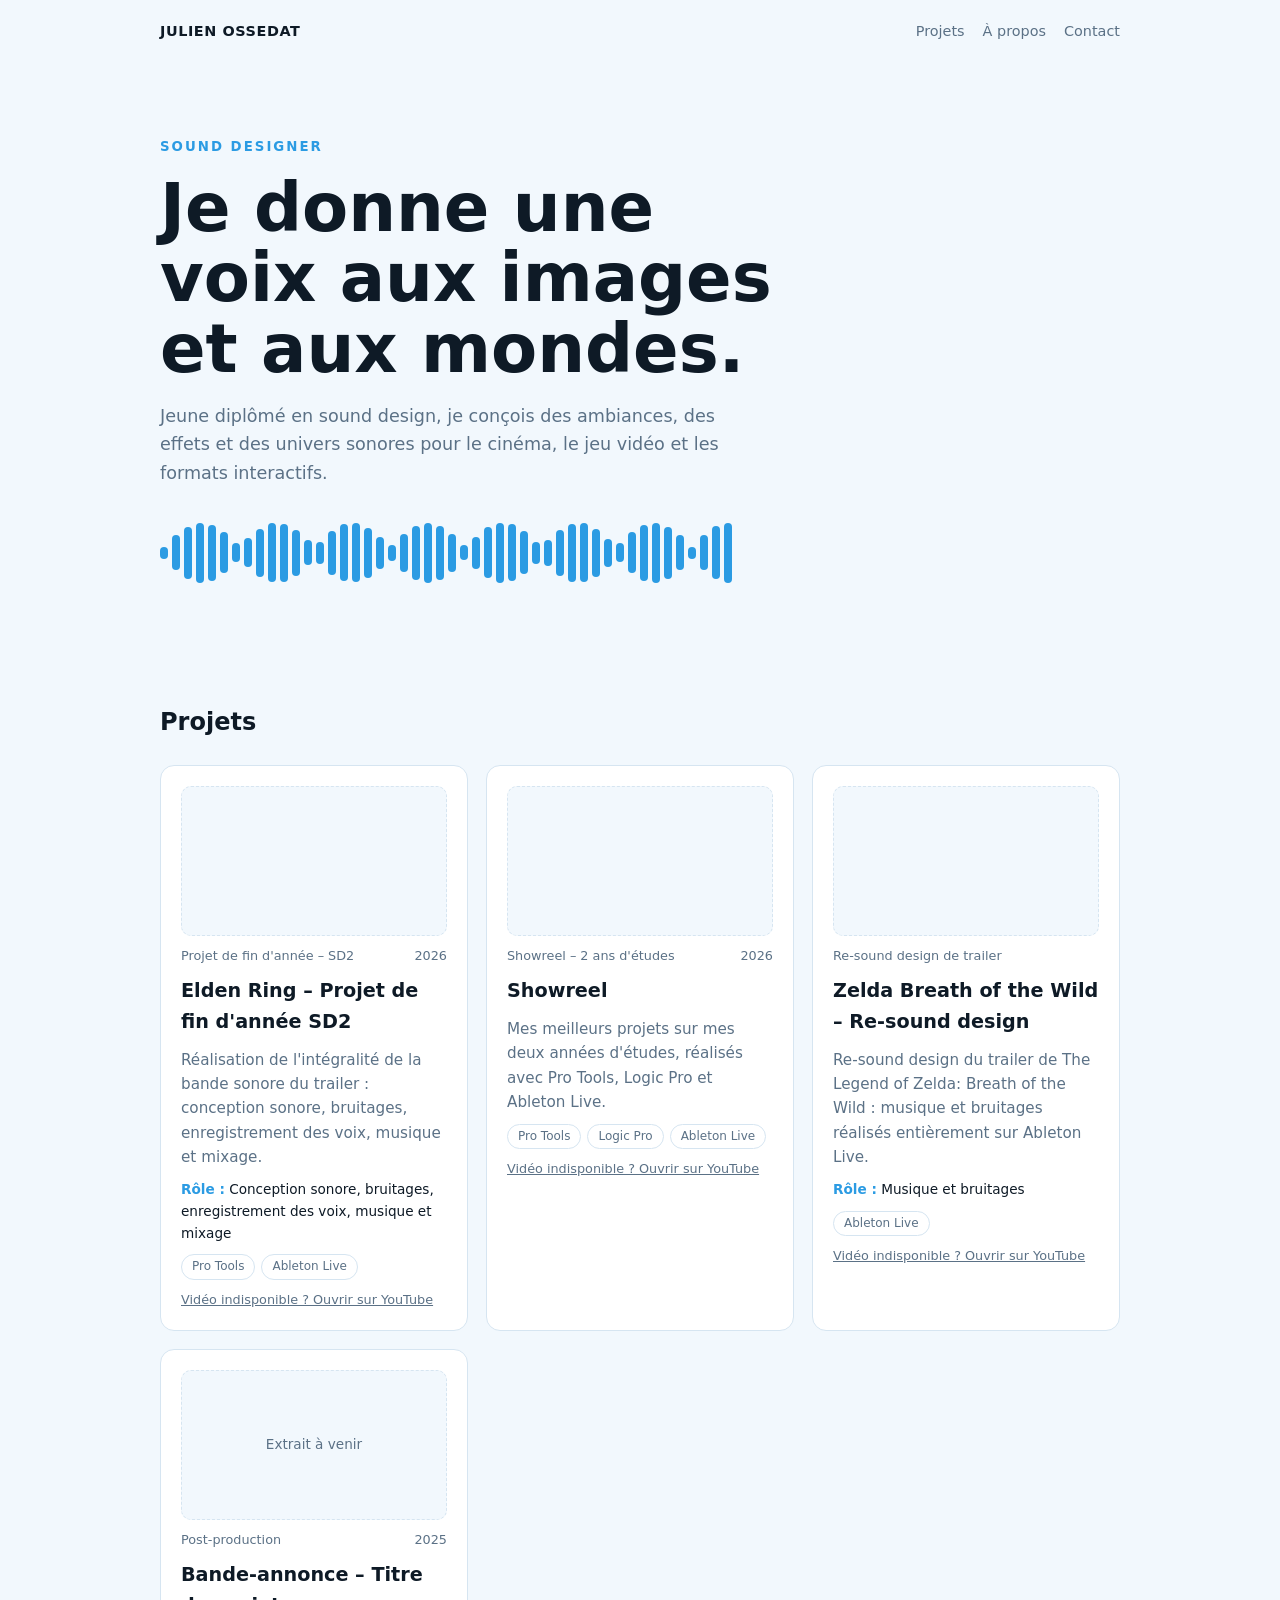
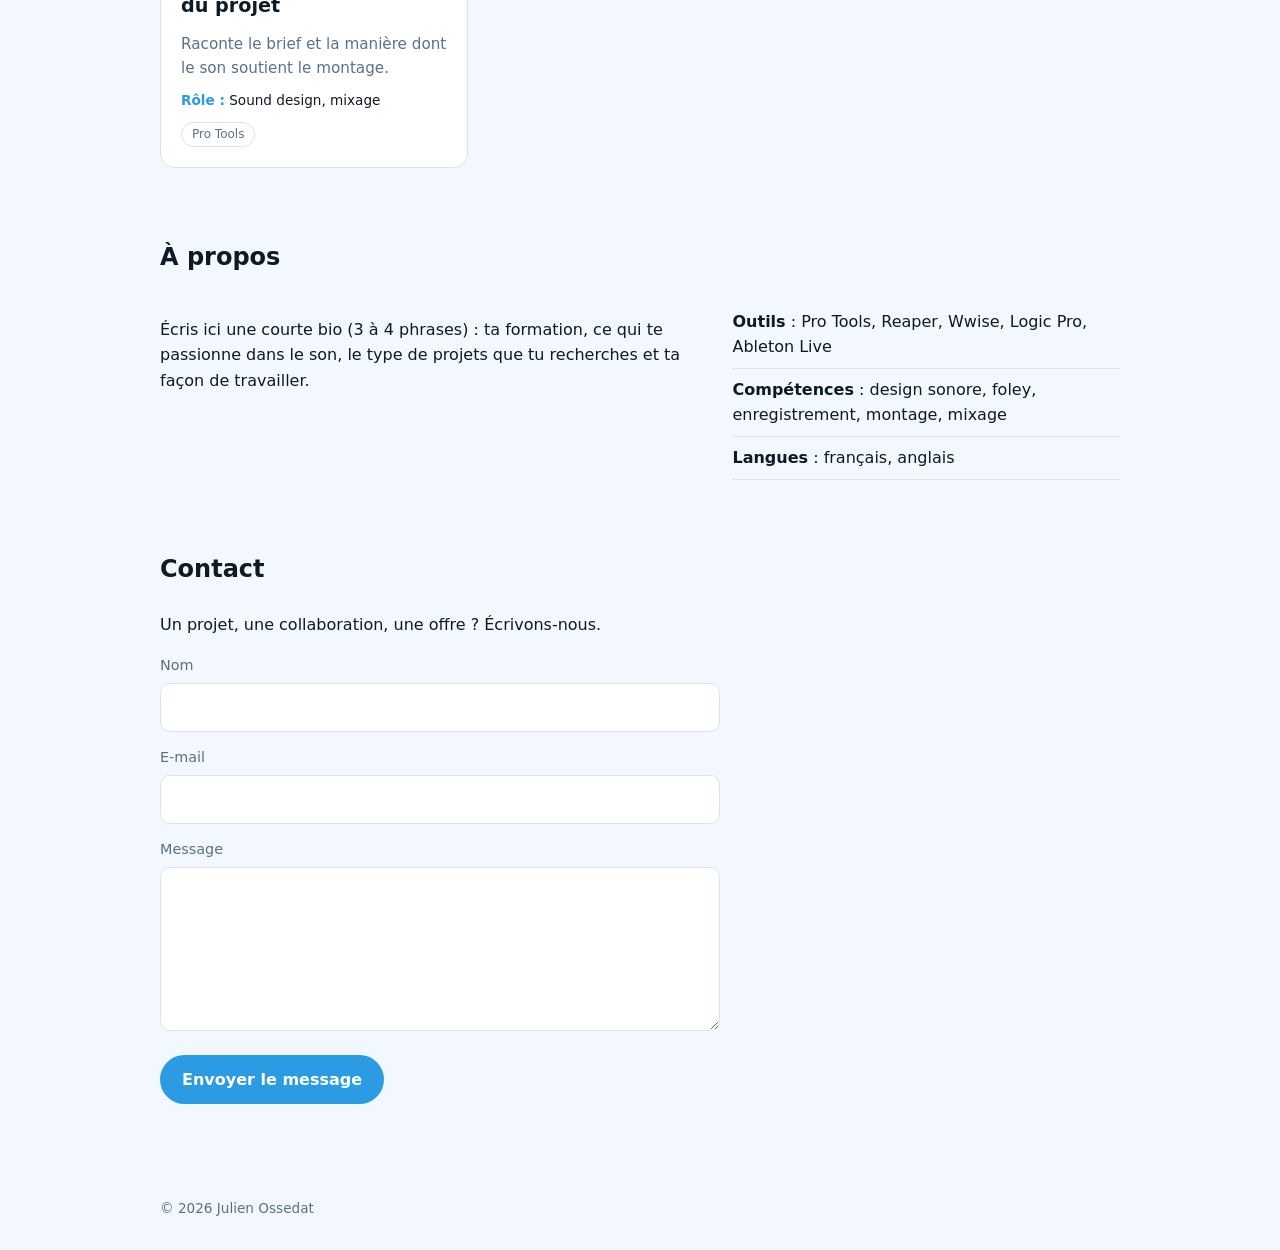
==== index.html @ 6a1e7a75 "Add files via upload" ====
<!DOCTYPE html>
<html lang="fr">
<head>
<meta charset="utf-8">
<meta name="viewport" content="width=device-width, initial-scale=1, viewport-fit=cover">
<title>Portfolio – Sound Designer</title>
<style>
:root{--bg:#f2f8fd;--fg:#0e1a26;--mut:#5b7186;--card:#fff;--line:#d6e5f1;--acc:#2b9be3;--on:#fff;box-sizing:border-box;padding-top:env(safe-area-inset-top,0px);padding-bottom:env(safe-area-inset-bottom,0px)}
@media (prefers-color-scheme:dark){:root:not([data-theme="light"]){--bg:#0a121b;--fg:#eaf3fb;--mut:#8ea4b8;--card:#111c28;--line:#1f3042;--acc:#5cc4ff;--on:#06222f}}
:root[data-theme="dark"]{--bg:#0a121b;--fg:#eaf3fb;--mut:#8ea4b8;--card:#111c28;--line:#1f3042;--acc:#5cc4ff;--on:#06222f}
html{scroll-padding-top:env(safe-area-inset-top,0px);scroll-behavior:smooth}
*{box-sizing:border-box}
body{margin:0;background:var(--bg);color:var(--fg);font-family:Inter,system-ui,-apple-system,"Segoe UI",sans-serif;line-height:1.6}
.w{max-width:1000px;margin:0 auto;padding:0 20px}
nav{display:flex;justify-content:space-between;align-items:center;padding:20px 0;font-size:.9rem}
nav a{color:var(--mut);text-decoration:none;margin-left:18px}nav a:hover{color:var(--fg)}
nav b{letter-spacing:.04em}
.hero{padding:70px 0 50px}
.hero small{color:var(--acc);letter-spacing:.15em;text-transform:uppercase;font-weight:600}
.hero h1{font-size:clamp(2.2rem,7vw,4.2rem);line-height:1.05;margin:14px 0 18px;max-width:14ch}
.hero p{color:var(--mut);max-width:52ch;font-size:1.1rem}
.wave{display:flex;align-items:center;gap:4px;height:60px;margin-top:36px}
.wave i{flex:1;max-width:8px;background:var(--acc);border-radius:4px;animation:p 1.6s ease-in-out infinite}
@keyframes p{0%,100%{transform:scaleY(.25)}50%{transform:scaleY(1)}}
@media (prefers-reduced-motion:reduce){.wave i{animation:none}}
h2{font-size:1.5rem;margin:70px 0 24px}
.grid{display:grid;grid-template-columns:repeat(auto-fill,minmax(290px,1fr));gap:18px}
.card{background:var(--card);border:1px solid var(--line);border-radius:14px;padding:20px;display:flex;flex-direction:column;gap:10px}
.card .t{display:flex;justify-content:space-between;gap:10px;font-size:.8rem;color:var(--mut)}
.card h3{margin:0;font-size:1.2rem}
.card p{margin:0;color:var(--mut);font-size:.95rem}
.media{aspect-ratio:16/9;border-radius:10px;background:var(--bg);border:1px dashed var(--line);display:flex;align-items:center;justify-content:center;color:var(--mut);font-size:.85rem;overflow:hidden}
.media video,.media audio{width:100%;height:100%}
.media a{color:var(--acc);font-weight:600;text-decoration:none}
.media iframe{width:100%;height:100%;border:0}
.alt{font-size:.8rem;color:var(--mut)}
form{display:grid;gap:14px;max-width:560px}
label{display:grid;gap:6px;font-size:.9rem;color:var(--mut)}
input,textarea{font:inherit;color:var(--fg);background:var(--card);border:1px solid var(--line);border-radius:10px;padding:12px 14px;width:100%}
input:focus,textarea:focus{outline:2px solid var(--acc);outline-offset:1px}
button.btn{border:0;cursor:pointer;font:inherit;font-weight:600;justify-self:start}
button.btn:disabled{opacity:.6;cursor:wait}
#cs{margin:0;font-size:.9rem;color:var(--mut)}
.card{transition:box-shadow .3s,border-color .3s}
.card.big{grid-column:1/-1;border-color:var(--acc);box-shadow:0 12px 40px rgba(0,0,0,.25)}
.card.big h3{font-size:1.6rem}
.tags{display:flex;flex-wrap:wrap;gap:6px}
.tags span{font-size:.75rem;border:1px solid var(--line);border-radius:99px;padding:2px 10px;color:var(--mut)}
.role{font-size:.85rem}.role b{color:var(--acc)}
.about{display:grid;grid-template-columns:1.4fr 1fr;gap:30px}
@media (max-width:700px){.about{grid-template-columns:1fr}}
.about ul{list-style:none;padding:0;margin:0}
.about li{padding:8px 0;border-bottom:1px solid var(--line)}
.btn{display:inline-block;background:var(--acc);color:var(--on);padding:12px 22px;border-radius:99px;text-decoration:none;font-weight:600;margin-top:10px}
footer{margin:80px 0 30px;color:var(--mut);font-size:.85rem}
</style>
</head>
<body>
<div class="w">
<nav><b>JULIEN OSSEDAT</b><div><a href="#projets">Projets</a><a href="#apropos">À propos</a><a href="#contact">Contact</a></div></nav>

<header class="hero">
<small>Sound Designer</small>
<h1>Je donne une voix aux images et aux mondes.</h1>
<p>Jeune diplômé en sound design, je conçois des ambiances, des effets et des univers sonores pour le cinéma, le jeu vidéo et les formats interactifs.</p>
<div class="wave" id="wave" aria-hidden="true"></div>
</header>

<section id="projets">
<h2>Projets</h2>
<div class="grid" id="grid"></div>
</section>

<section id="apropos">
<h2>À propos</h2>
<div class="about">
<p>Écris ici une courte bio (3 à 4 phrases) : ta formation, ce qui te passionne dans le son, le type de projets que tu recherches et ta façon de travailler.</p>
<ul>
<li><b>Outils</b> : Pro Tools, Reaper, Wwise, Logic Pro, Ableton Live</li>
<li><b>Compétences</b> : design sonore, foley, enregistrement, montage, mixage</li>
<li><b>Langues</b> : français, anglais</li>
</ul>
</div>
</section>

<section id="contact">
<h2>Contact</h2>
<p>Un projet, une collaboration, une offre ? Écrivons-nous.</p>
<form id="cf" action="https://formsubmit.co/julien.ossedat1@gmail.com" method="POST">
<input type="hidden" name="_subject" value="Nouveau message depuis ton portfolio">
<input type="hidden" name="_template" value="table">
<input type="text" name="_honey" style="display:none" tabindex="-1" autocomplete="off">
<label>Nom<input type="text" name="name" required autocomplete="name"></label>
<label>E-mail<input type="email" name="email" required autocomplete="email"></label>
<label>Message<textarea name="message" rows="6" required></textarea></label>
<button class="btn" type="submit">Envoyer le message</button>
<p id="cs" role="status"></p>
</form>
</section>

<footer>© 2026 Julien Ossedat</footer>
</div>

<script>
/* ===== À PERSONNALISER : modifie cette liste =====
   video : lien direct vers un fichier .mp4 (optionnel)
   audio : lien direct vers un fichier .mp3 (optionnel) */
var projets=[
{titre:"Elden Ring – Projet de fin d'année SD2",annee:2026,type:"Projet de fin d'année – SD2",role:"Conception sonore, bruitages, enregistrement des voix, musique et mixage",outils:["Pro Tools","Ableton Live"],desc:"Réalisation de l'intégralité de la bande sonore du trailer : conception sonore, bruitages, enregistrement des voix, musique et mixage.",video:"",audio:"",yt:"B4JBr_fjJRc",lien:"https://youtu.be/B4JBr_fjJRc"},
{titre:"Showreel",annee:2026,type:"Showreel – 2 ans d'études",role:"",outils:["Pro Tools","Logic Pro","Ableton Live"],desc:"Mes meilleurs projets sur mes deux années d'études, réalisés avec Pro Tools, Logic Pro et Ableton Live.",video:"",audio:"",yt:"7nwa87700N4",lien:"https://youtu.be/7nwa87700N4"},
{titre:"Zelda Breath of the Wild – Re-sound design",annee:"",type:"Re-sound design de trailer",role:"Musique et bruitages",outils:["Ableton Live"],desc:"Re-sound design du trailer de The Legend of Zelda: Breath of the Wild : musique et bruitages réalisés entièrement sur Ableton Live.",video:"",audio:"",yt:"vGkxLuCszTE",lien:"https://youtu.be/vGkxLuCszTE"},
{titre:"Bande-annonce – Titre du projet",annee:2025,type:"Post-production",role:"Sound design, mixage",outils:["Pro Tools"],desc:"Raconte le brief et la manière dont le son soutient le montage.",video:"",audio:""}
];
var g=document.getElementById("grid");
projets.forEach(function(p){
var c=document.createElement("article");c.className="card";
var m=p.yt?'<iframe src="https://www.youtube.com/embed/'+p.yt+'?enablejsapi=1&playsinline=1" title="Lecteur vidéo" allow="encrypted-media; picture-in-picture; fullscreen" allowfullscreen loading="lazy"></iframe>':p.lien?'<a href="'+p.lien+'" target="_blank" rel="noopener">▶ Voir le trailer</a>':p.video?'<video controls preload="metadata" src="'+p.video+'"></video>':p.audio?'<audio controls preload="none" src="'+p.audio+'"></audio>':'Extrait à venir';
c.innerHTML='<div class="media">'+m+'</div><div class="t"><span>'+p.type+'</span><span>'+p.annee+'</span></div><h3></h3><p></p><div class="role"><b>Rôle :</b> <span></span></div><div class="tags"></div>';
c.querySelector("h3").textContent=p.titre;
c.querySelector("p").textContent=p.desc;
if(p.role){c.querySelector(".role span").textContent=p.role}else{c.querySelector(".role").remove()}
var t=c.querySelector(".tags");
p.outils.forEach(function(o){var s=document.createElement("span");s.textContent=o;t.appendChild(s)});
if(p.yt&&p.lien){var a=document.createElement("a");a.className="alt";a.href=p.lien;a.target="_blank";a.rel="noopener";a.textContent="Vidéo indisponible ? Ouvrir sur YouTube";c.appendChild(a)}
g.appendChild(c);
});
var players=[];
window.onYouTubeIframeAPIReady=function(){
document.querySelectorAll(".card iframe").forEach(function(f){
var card=f.closest(".card");
var pl=new YT.Player(f,{events:{onStateChange:function(e){
if(e.data===1){
players.forEach(function(o){if(o.p!==pl&&o.p.pauseVideo){o.p.pauseVideo()}});
document.querySelectorAll(".card.big").forEach(function(x){if(x!==card){x.classList.remove("big")}});
card.classList.add("big");
setTimeout(function(){card.scrollIntoView({behavior:"smooth",block:"center"})},200);
}else if(e.data===2||e.data===0){
setTimeout(function(){if(e.data===0||pl.getPlayerState()!==1){card.classList.remove("big");if(!document.querySelector(".card.big")){setTimeout(function(){document.getElementById("projets").scrollIntoView({behavior:"smooth",block:"start"})},350)}}},400);
}
}}});
players.push({p:pl,c:card});
});
};
if(document.querySelector(".card iframe")){var ys=document.createElement("script");ys.src="https://www.youtube.com/iframe_api";document.head.appendChild(ys)}
var cf=document.getElementById("cf");
if(cf){cf.addEventListener("submit",function(ev){
ev.preventDefault();
var st=document.getElementById("cs"),bt=cf.querySelector("button");
if(cf.elements["_honey"].value){return}
bt.disabled=true;st.textContent="Envoi en cours…";
fetch("https://formsubmit.co/ajax/julien.ossedat1@gmail.com",{method:"POST",headers:{"Content-Type":"application/json",Accept:"application/json"},body:JSON.stringify({name:cf.elements["name"].value,email:cf.elements["email"].value,message:cf.elements["message"].value,_subject:"Nouveau message depuis ton portfolio",_template:"table"})})
.then(function(r){return r.json()})
.then(function(d){if(d&&(d.success===true||d.success==="true")){cf.reset();st.textContent="Merci ! Ton message a bien été envoyé."}else{throw new Error()}})
.catch(function(){st.textContent="L'envoi a échoué. Réessaie ou écris-moi directement à julien.ossedat1@gmail.com."})
.finally(function(){bt.disabled=false});
})}
var w=document.getElementById("wave");
for(var i=0;i<48;i++){var b=document.createElement("i");b.style.height=(20+Math.abs(Math.sin(i*.5))*80)+"%";b.style.animationDelay=(i*.06)+"s";w.appendChild(b)}
</script>
</body>
</html>
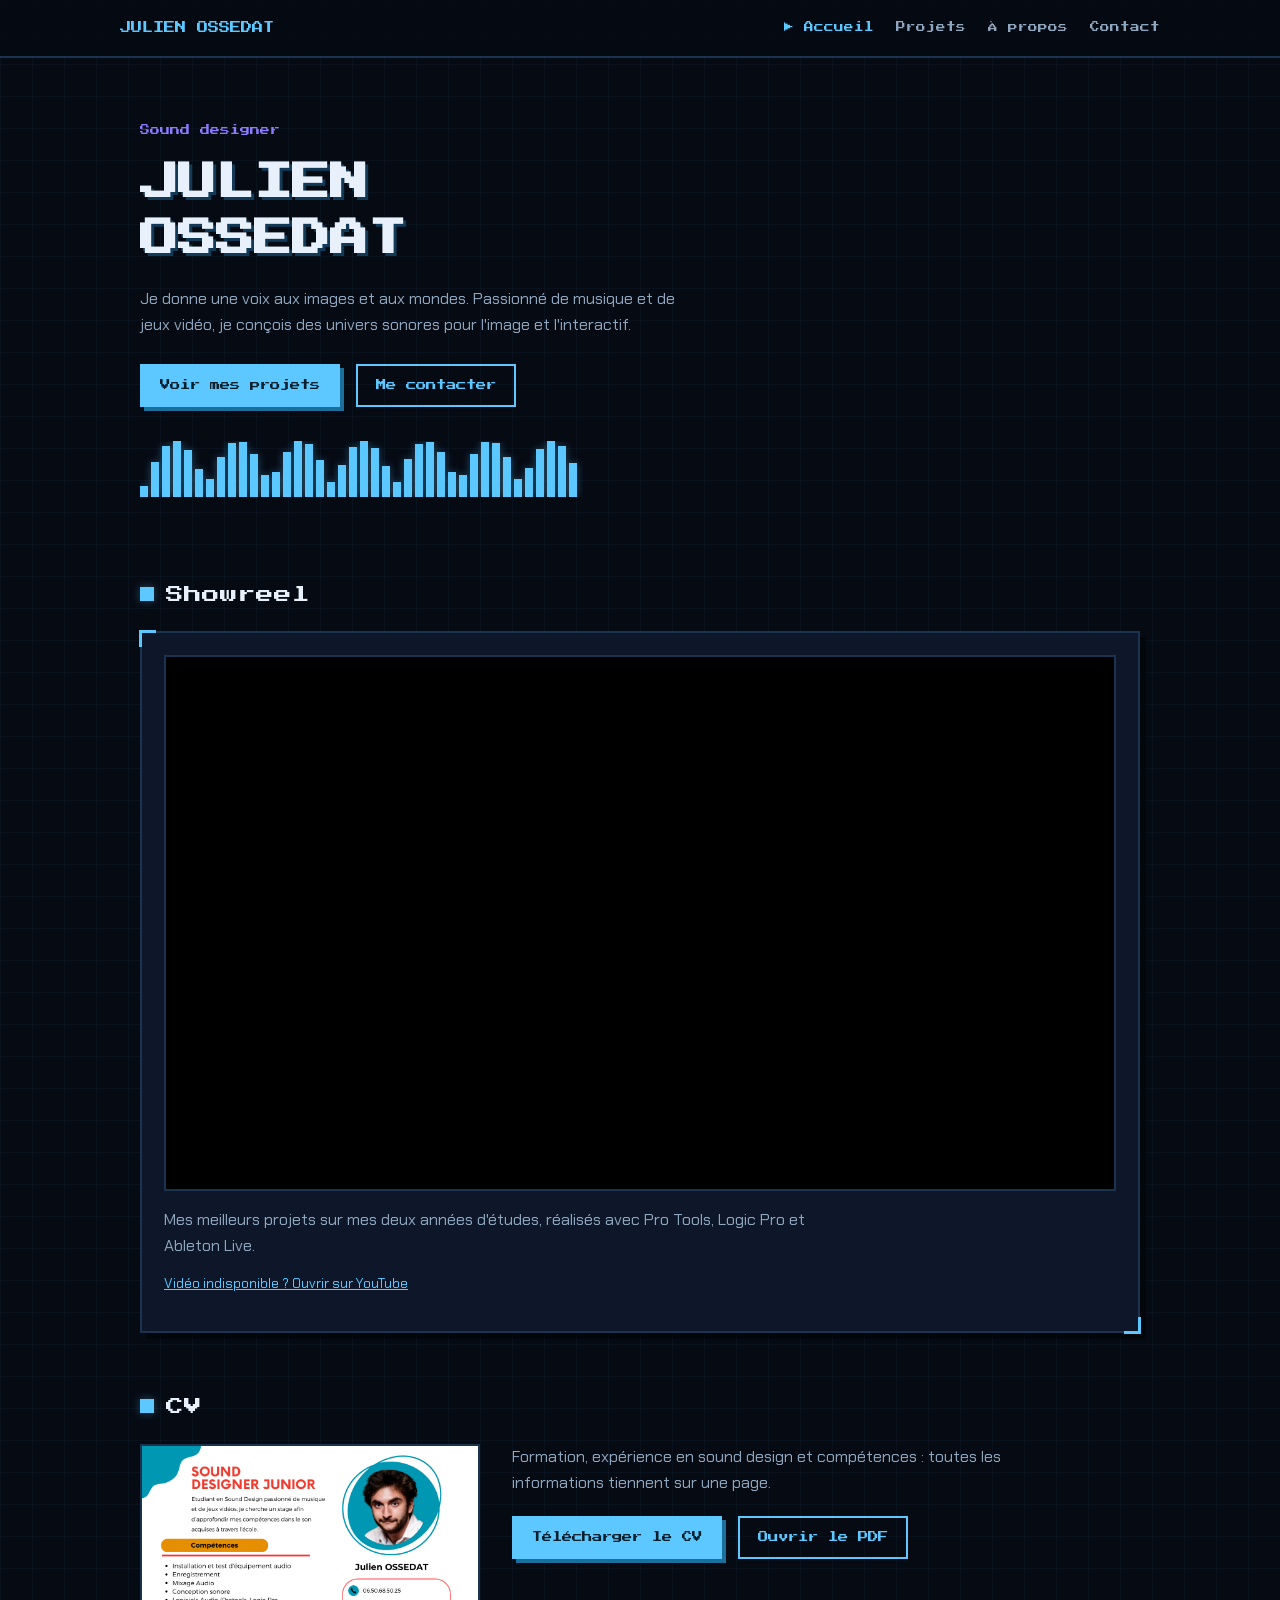
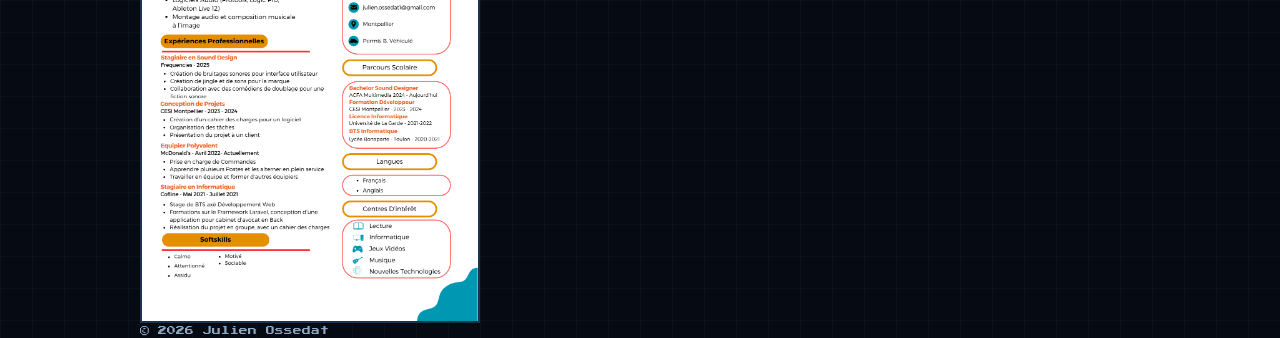
==== commit ac7c0369: "Add files via upload" ====
--- a/index.html
+++ b/index.html
@@ -2,160 +2,56 @@
 <html lang="fr">
 <head>
 <meta charset="utf-8">
-<meta name="viewport" content="width=device-width, initial-scale=1, viewport-fit=cover">
-<title>Portfolio – Sound Designer</title>
-<style>
-:root{--bg:#f2f8fd;--fg:#0e1a26;--mut:#5b7186;--card:#fff;--line:#d6e5f1;--acc:#2b9be3;--on:#fff;box-sizing:border-box;padding-top:env(safe-area-inset-top,0px);padding-bottom:env(safe-area-inset-bottom,0px)}
-@media (prefers-color-scheme:dark){:root:not([data-theme="light"]){--bg:#0a121b;--fg:#eaf3fb;--mut:#8ea4b8;--card:#111c28;--line:#1f3042;--acc:#5cc4ff;--on:#06222f}}
-:root[data-theme="dark"]{--bg:#0a121b;--fg:#eaf3fb;--mut:#8ea4b8;--card:#111c28;--line:#1f3042;--acc:#5cc4ff;--on:#06222f}
-html{scroll-padding-top:env(safe-area-inset-top,0px);scroll-behavior:smooth}
-*{box-sizing:border-box}
-body{margin:0;background:var(--bg);color:var(--fg);font-family:Inter,system-ui,-apple-system,"Segoe UI",sans-serif;line-height:1.6}
-.w{max-width:1000px;margin:0 auto;padding:0 20px}
-nav{display:flex;justify-content:space-between;align-items:center;padding:20px 0;font-size:.9rem}
-nav a{color:var(--mut);text-decoration:none;margin-left:18px}nav a:hover{color:var(--fg)}
-nav b{letter-spacing:.04em}
-.hero{padding:70px 0 50px}
-.hero small{color:var(--acc);letter-spacing:.15em;text-transform:uppercase;font-weight:600}
-.hero h1{font-size:clamp(2.2rem,7vw,4.2rem);line-height:1.05;margin:14px 0 18px;max-width:14ch}
-.hero p{color:var(--mut);max-width:52ch;font-size:1.1rem}
-.wave{display:flex;align-items:center;gap:4px;height:60px;margin-top:36px}
-.wave i{flex:1;max-width:8px;background:var(--acc);border-radius:4px;animation:p 1.6s ease-in-out infinite}
-@keyframes p{0%,100%{transform:scaleY(.25)}50%{transform:scaleY(1)}}
-@media (prefers-reduced-motion:reduce){.wave i{animation:none}}
-h2{font-size:1.5rem;margin:70px 0 24px}
-.grid{display:grid;grid-template-columns:repeat(auto-fill,minmax(290px,1fr));gap:18px}
-.card{background:var(--card);border:1px solid var(--line);border-radius:14px;padding:20px;display:flex;flex-direction:column;gap:10px}
-.card .t{display:flex;justify-content:space-between;gap:10px;font-size:.8rem;color:var(--mut)}
-.card h3{margin:0;font-size:1.2rem}
-.card p{margin:0;color:var(--mut);font-size:.95rem}
-.media{aspect-ratio:16/9;border-radius:10px;background:var(--bg);border:1px dashed var(--line);display:flex;align-items:center;justify-content:center;color:var(--mut);font-size:.85rem;overflow:hidden}
-.media video,.media audio{width:100%;height:100%}
-.media a{color:var(--acc);font-weight:600;text-decoration:none}
-.media iframe{width:100%;height:100%;border:0}
-.alt{font-size:.8rem;color:var(--mut)}
-form{display:grid;gap:14px;max-width:560px}
-label{display:grid;gap:6px;font-size:.9rem;color:var(--mut)}
-input,textarea{font:inherit;color:var(--fg);background:var(--card);border:1px solid var(--line);border-radius:10px;padding:12px 14px;width:100%}
-input:focus,textarea:focus{outline:2px solid var(--acc);outline-offset:1px}
-button.btn{border:0;cursor:pointer;font:inherit;font-weight:600;justify-self:start}
-button.btn:disabled{opacity:.6;cursor:wait}
-#cs{margin:0;font-size:.9rem;color:var(--mut)}
-.card{transition:box-shadow .3s,border-color .3s}
-.card.big{grid-column:1/-1;border-color:var(--acc);box-shadow:0 12px 40px rgba(0,0,0,.25)}
-.card.big h3{font-size:1.6rem}
-.tags{display:flex;flex-wrap:wrap;gap:6px}
-.tags span{font-size:.75rem;border:1px solid var(--line);border-radius:99px;padding:2px 10px;color:var(--mut)}
-.role{font-size:.85rem}.role b{color:var(--acc)}
-.about{display:grid;grid-template-columns:1.4fr 1fr;gap:30px}
-@media (max-width:700px){.about{grid-template-columns:1fr}}
-.about ul{list-style:none;padding:0;margin:0}
-.about li{padding:8px 0;border-bottom:1px solid var(--line)}
-.btn{display:inline-block;background:var(--acc);color:var(--on);padding:12px 22px;border-radius:99px;text-decoration:none;font-weight:600;margin-top:10px}
-footer{margin:80px 0 30px;color:var(--mut);font-size:.85rem}
-</style>
+<meta name="viewport" content="width=device-width, initial-scale=1">
+<title>Julien Ossedat, sound designer</title>
+<meta name="description" content="Portfolio de Julien Ossedat, sound designer : showreel, projets et CV.">
+<link rel="preconnect" href="https://fonts.googleapis.com">
+<link rel="preconnect" href="https://fonts.gstatic.com" crossorigin>
+<link href="https://fonts.googleapis.com/css2?family=Chakra+Petch:wght@400;500;600;700&amp;family=Press+Start+2P&amp;display=swap" rel="stylesheet">
+<link rel="stylesheet" href="style.css">
+<link rel="icon" href="data:image/svg+xml,%3Csvg xmlns='http://www.w3.org/2000/svg' viewBox='0 0 100 100'%3E%3Ctext y='.9em' font-size='90'%3E%F0%9F%8E%A7%3C/text%3E%3C/svg%3E">
 </head>
 <body>
-<div class="w">
-<nav><b>JULIEN OSSEDAT</b><div><a href="#projets">Projets</a><a href="#apropos">À propos</a><a href="#contact">Contact</a></div></nav>
-
-<header class="hero">
-<small>Sound Designer</small>
-<h1>Je donne une voix aux images et aux mondes.</h1>
-<p>Jeune diplômé en sound design, je conçois des ambiances, des effets et des univers sonores pour le cinéma, le jeu vidéo et les formats interactifs.</p>
-<div class="wave" id="wave" aria-hidden="true"></div>
-</header>
-
-<section id="projets">
-<h2>Projets</h2>
-<div class="grid" id="grid"></div>
+<header class="top"><div class="w bar">
+<a class="logo" href="index.html">JULIEN OSSEDAT</a>
+<nav class="menu" aria-label="Navigation principale"><a href="index.html" aria-current="page">Accueil</a><a href="projets.html">Projets</a><a href="apropos.html">À propos</a><a href="contact.html">Contact</a></nav>
+</div></header>
+<main class="w">
+<section class="hero">
+<p class="tag">Sound designer</p>
+<h1>JULIEN<br>OSSEDAT</h1>
+<p class="lead">Je donne une voix aux images et aux mondes. Passionné de musique et de jeux vidéo, je conçois des univers sonores pour l'image et l'interactif.</p>
+<div class="actions">
+<a class="btn" href="projets.html">Voir mes projets</a>
+<a class="btn ghost" href="contact.html">Me contacter</a>
+</div>
+<div class="eq" id="eq" aria-hidden="true"></div>
 </section>
 
-<section id="apropos">
-<h2>À propos</h2>
-<div class="about">
-<p>Écris ici une courte bio (3 à 4 phrases) : ta formation, ce qui te passionne dans le son, le type de projets que tu recherches et ta façon de travailler.</p>
-<ul>
-<li><b>Outils</b> : Pro Tools, Reaper, Wwise, Logic Pro, Ableton Live</li>
-<li><b>Compétences</b> : design sonore, foley, enregistrement, montage, mixage</li>
-<li><b>Langues</b> : français, anglais</li>
-</ul>
+<section>
+<h2 class="st">Showreel</h2>
+<div class="panel">
+<div class="vid"><iframe src="https://www.youtube.com/embed/7nwa87700N4" title="Showreel de Julien Ossedat" allow="encrypted-media; picture-in-picture; fullscreen" allowfullscreen loading="lazy"></iframe></div>
+<p class="cap">Mes meilleurs projets sur mes deux années d'études, réalisés avec Pro Tools, Logic Pro et Ableton Live.</p>
+<p class="alt"><a href="https://youtu.be/7nwa87700N4" target="_blank" rel="noopener">Vidéo indisponible ? Ouvrir sur YouTube</a></p>
 </div>
 </section>
 
-<section id="contact">
-<h2>Contact</h2>
-<p>Un projet, une collaboration, une offre ? Écrivons-nous.</p>
-<form id="cf" action="https://formsubmit.co/julien.ossedat1@gmail.com" method="POST">
-<input type="hidden" name="_subject" value="Nouveau message depuis ton portfolio">
-<input type="hidden" name="_template" value="table">
-<input type="text" name="_honey" style="display:none" tabindex="-1" autocomplete="off">
-<label>Nom<input type="text" name="name" required autocomplete="name"></label>
-<label>E-mail<input type="email" name="email" required autocomplete="email"></label>
-<label>Message<textarea name="message" rows="6" required></textarea></label>
-<button class="btn" type="submit">Envoyer le message</button>
-<p id="cs" role="status"></p>
-</form>
+<section>
+<h2 class="st">CV</h2>
+<div class="cv">
+<a href="CV_Julien_OSSEDAT.pdf" target="_blank" rel="noopener"><img src="cv.png" alt="Aperçu du CV de Julien Ossedat, sound designer junior" width="1076" height="1521" loading="lazy"></a>
+<div>
+<p>Formation, expérience en sound design et compétences : toutes les informations tiennent sur une page.</p>
+<div class="actions">
+<a class="btn" href="CV_Julien_OSSEDAT.pdf" download>Télécharger le CV</a>
+<a class="btn ghost" href="CV_Julien_OSSEDAT.pdf" target="_blank" rel="noopener">Ouvrir le PDF</a>
+</div>
+</div>
+</div>
 </section>
-
-<footer>© 2026 Julien Ossedat</footer>
-</div>
-
-<script>
-/* ===== À PERSONNALISER : modifie cette liste =====
-   video : lien direct vers un fichier .mp4 (optionnel)
-   audio : lien direct vers un fichier .mp3 (optionnel) */
-var projets=[
-{titre:"Elden Ring – Projet de fin d'année SD2",annee:2026,type:"Projet de fin d'année – SD2",role:"Conception sonore, bruitages, enregistrement des voix, musique et mixage",outils:["Pro Tools","Ableton Live"],desc:"Réalisation de l'intégralité de la bande sonore du trailer : conception sonore, bruitages, enregistrement des voix, musique et mixage.",video:"",audio:"",yt:"B4JBr_fjJRc",lien:"https://youtu.be/B4JBr_fjJRc"},
-{titre:"Showreel",annee:2026,type:"Showreel – 2 ans d'études",role:"",outils:["Pro Tools","Logic Pro","Ableton Live"],desc:"Mes meilleurs projets sur mes deux années d'études, réalisés avec Pro Tools, Logic Pro et Ableton Live.",video:"",audio:"",yt:"7nwa87700N4",lien:"https://youtu.be/7nwa87700N4"},
-{titre:"Zelda Breath of the Wild – Re-sound design",annee:"",type:"Re-sound design de trailer",role:"Musique et bruitages",outils:["Ableton Live"],desc:"Re-sound design du trailer de The Legend of Zelda: Breath of the Wild : musique et bruitages réalisés entièrement sur Ableton Live.",video:"",audio:"",yt:"vGkxLuCszTE",lien:"https://youtu.be/vGkxLuCszTE"},
-{titre:"Bande-annonce – Titre du projet",annee:2025,type:"Post-production",role:"Sound design, mixage",outils:["Pro Tools"],desc:"Raconte le brief et la manière dont le son soutient le montage.",video:"",audio:""}
-];
-var g=document.getElementById("grid");
-projets.forEach(function(p){
-var c=document.createElement("article");c.className="card";
-var m=p.yt?'<iframe src="https://www.youtube.com/embed/'+p.yt+'?enablejsapi=1&playsinline=1" title="Lecteur vidéo" allow="encrypted-media; picture-in-picture; fullscreen" allowfullscreen loading="lazy"></iframe>':p.lien?'<a href="'+p.lien+'" target="_blank" rel="noopener">▶ Voir le trailer</a>':p.video?'<video controls preload="metadata" src="'+p.video+'"></video>':p.audio?'<audio controls preload="none" src="'+p.audio+'"></audio>':'Extrait à venir';
-c.innerHTML='<div class="media">'+m+'</div><div class="t"><span>'+p.type+'</span><span>'+p.annee+'</span></div><h3></h3><p></p><div class="role"><b>Rôle :</b> <span></span></div><div class="tags"></div>';
-c.querySelector("h3").textContent=p.titre;
-c.querySelector("p").textContent=p.desc;
-if(p.role){c.querySelector(".role span").textContent=p.role}else{c.querySelector(".role").remove()}
-var t=c.querySelector(".tags");
-p.outils.forEach(function(o){var s=document.createElement("span");s.textContent=o;t.appendChild(s)});
-if(p.yt&&p.lien){var a=document.createElement("a");a.className="alt";a.href=p.lien;a.target="_blank";a.rel="noopener";a.textContent="Vidéo indisponible ? Ouvrir sur YouTube";c.appendChild(a)}
-g.appendChild(c);
-});
-var players=[];
-window.onYouTubeIframeAPIReady=function(){
-document.querySelectorAll(".card iframe").forEach(function(f){
-var card=f.closest(".card");
-var pl=new YT.Player(f,{events:{onStateChange:function(e){
-if(e.data===1){
-players.forEach(function(o){if(o.p!==pl&&o.p.pauseVideo){o.p.pauseVideo()}});
-document.querySelectorAll(".card.big").forEach(function(x){if(x!==card){x.classList.remove("big")}});
-card.classList.add("big");
-setTimeout(function(){card.scrollIntoView({behavior:"smooth",block:"center"})},200);
-}else if(e.data===2||e.data===0){
-setTimeout(function(){if(e.data===0||pl.getPlayerState()!==1){card.classList.remove("big");if(!document.querySelector(".card.big")){setTimeout(function(){document.getElementById("projets").scrollIntoView({behavior:"smooth",block:"start"})},350)}}},400);
-}
-}}});
-players.push({p:pl,c:card});
-});
-};
-if(document.querySelector(".card iframe")){var ys=document.createElement("script");ys.src="https://www.youtube.com/iframe_api";document.head.appendChild(ys)}
-var cf=document.getElementById("cf");
-if(cf){cf.addEventListener("submit",function(ev){
-ev.preventDefault();
-var st=document.getElementById("cs"),bt=cf.querySelector("button");
-if(cf.elements["_honey"].value){return}
-bt.disabled=true;st.textContent="Envoi en cours…";
-fetch("https://formsubmit.co/ajax/julien.ossedat1@gmail.com",{method:"POST",headers:{"Content-Type":"application/json",Accept:"application/json"},body:JSON.stringify({name:cf.elements["name"].value,email:cf.elements["email"].value,message:cf.elements["message"].value,_subject:"Nouveau message depuis ton portfolio",_template:"table"})})
-.then(function(r){return r.json()})
-.then(function(d){if(d&&(d.success===true||d.success==="true")){cf.reset();st.textContent="Merci ! Ton message a bien été envoyé."}else{throw new Error()}})
-.catch(function(){st.textContent="L'envoi a échoué. Réessaie ou écris-moi directement à julien.ossedat1@gmail.com."})
-.finally(function(){bt.disabled=false});
-})}
-var w=document.getElementById("wave");
-for(var i=0;i<48;i++){var b=document.createElement("i");b.style.height=(20+Math.abs(Math.sin(i*.5))*80)+"%";b.style.animationDelay=(i*.06)+"s";w.appendChild(b)}
-</script>
+</main>
+<footer class="w">&copy; 2026 Julien Ossedat</footer>
+<script src="main.js"></script>
 </body>
 </html>
--- a/style.css
+++ b/style.css
@@ -0,0 +1,110 @@
+:root{
+  --bg:#060a13;--panel:#0d1729;--line:#1c3350;--fg:#e8f1fb;--mut:#8fa6bf;
+  --acc:#5cc8ff;--acc-dark:#1a6f9b;--acc2:#8b7bff;--glow:rgba(92,200,255,.35);
+  --px:'Press Start 2P',ui-monospace,Menlo,Consolas,monospace;
+  --body:'Chakra Petch',system-ui,-apple-system,'Segoe UI',sans-serif;
+}
+*{box-sizing:border-box}
+html{scroll-behavior:smooth}
+body{
+  margin:0;min-height:100vh;background-color:var(--bg);color:var(--fg);
+  font-family:var(--body);font-size:16px;line-height:1.65;
+  background-image:linear-gradient(rgba(92,200,255,.04) 1px,transparent 1px),linear-gradient(90deg,rgba(92,200,255,.04) 1px,transparent 1px);
+  background-size:32px 32px;
+}
+a{color:var(--acc)}
+.w{max-width:1040px;margin:0 auto;padding:0 20px}
+
+/* Barre de navigation */
+.top{position:sticky;top:0;z-index:20;background:rgba(6,10,19,.92);border-bottom:2px solid var(--line)}
+.bar{display:flex;align-items:center;justify-content:space-between;gap:12px 24px;flex-wrap:wrap;padding:14px 0}
+.logo{font-family:var(--px);font-size:.7rem;color:var(--acc);text-decoration:none}
+.menu{display:flex;flex-wrap:wrap;gap:6px 22px}
+.menu a{font-family:var(--px);font-size:.6rem;color:var(--mut);text-decoration:none;padding:6px 0}
+.menu a:hover{color:var(--fg)}
+.menu a[aria-current="page"]{color:var(--acc)}
+.menu a[aria-current="page"]::before{content:"\25B6\00a0"}
+a:focus-visible,button:focus-visible,input:focus-visible,textarea:focus-visible{outline:3px solid var(--acc2);outline-offset:3px}
+
+/* Titres */
+.hero{padding:64px 0 24px}
+.tag{font-family:var(--px);font-size:.62rem;color:var(--acc2);margin:0}
+.hero h1{font-family:var(--px);font-size:clamp(1.1rem,5.2vw,2.4rem);line-height:1.45;margin:18px 0;text-shadow:3px 3px 0 #123a57}
+.hero p.lead{color:var(--mut);max-width:56ch;margin:0 0 26px}
+.st{font-family:var(--px);font-size:clamp(.8rem,3vw,1.1rem);line-height:1.5;margin:60px 0 24px;display:flex;align-items:center;gap:12px;font-weight:400}
+.st::before{content:"";flex:0 0 14px;height:14px;background:var(--acc);box-shadow:0 0 10px var(--glow)}
+h3{font-size:1.15rem;line-height:1.3;margin:0}
+
+/* Égaliseur */
+.eq{display:flex;align-items:flex-end;gap:3px;height:56px;margin-top:34px;overflow:hidden}
+.eq i{flex:0 0 8px;background:var(--acc);box-shadow:0 0 8px var(--glow);transform-origin:bottom;animation:eq 1.2s steps(6) infinite}
+@keyframes eq{0%,100%{transform:scaleY(.2)}50%{transform:scaleY(1)}}
+@media (prefers-reduced-motion:reduce){.eq i{animation:none}html{scroll-behavior:auto}}
+
+/* Panneaux façon HUD */
+.panel{position:relative;background:var(--panel);border:2px solid var(--line);padding:22px;box-shadow:6px 6px 0 rgba(0,0,0,.45)}
+.panel::before,.panel::after{content:"";position:absolute;width:14px;height:14px;border:3px solid var(--acc)}
+.panel::before{top:-3px;left:-3px;border-right:0;border-bottom:0}
+.panel::after{bottom:-3px;right:-3px;border-left:0;border-top:0}
+
+/* Boutons */
+.btn{display:inline-block;font-family:var(--px);font-size:.65rem;line-height:1.4;background:var(--acc);color:#04202f;padding:14px 20px;text-decoration:none;border:0;cursor:pointer;box-shadow:4px 4px 0 var(--acc-dark);transition:transform .08s,box-shadow .08s}
+.btn:hover{transform:translate(-1px,-1px);box-shadow:5px 5px 0 var(--acc-dark)}
+.btn:active{transform:translate(4px,4px);box-shadow:0 0 0 var(--acc-dark)}
+.btn:disabled{opacity:.6;cursor:wait}
+.btn.ghost{background:transparent;color:var(--acc);border:2px solid var(--acc);box-shadow:none;padding:12px 18px}
+.btn.ghost:hover{background:rgba(92,200,255,.1);transform:none}
+.actions{display:flex;flex-wrap:wrap;gap:16px}
+
+/* Vidéo */
+.vid{aspect-ratio:16/9;background:#000;border:2px solid var(--line)}
+.vid iframe{width:100%;height:100%;border:0;display:block}
+.cap{color:var(--mut);margin:16px 0 0;max-width:68ch}
+.alt{font-size:.85rem;color:var(--mut)}
+
+/* CV */
+.cv{display:grid;grid-template-columns:minmax(0,340px) 1fr;gap:32px;align-items:start}
+.cv img{display:block;width:100%;height:auto;border:2px solid var(--line)}
+.cv p{color:var(--mut);margin:0 0 20px;max-width:52ch}
+@media (max-width:760px){.cv{grid-template-columns:1fr}.cv img{max-width:340px}}
+
+/* Projets */
+.grid{display:grid;grid-template-columns:repeat(auto-fill,minmax(300px,1fr));gap:26px}
+.card{display:flex;flex-direction:column;gap:12px;transition:border-color .3s,box-shadow .3s}
+.card.big{grid-column:1/-1;border-color:var(--acc);box-shadow:0 0 0 1px var(--acc),0 14px 44px rgba(0,0,0,.55)}
+.card.big h3{font-size:1.6rem}
+.card .t{display:flex;justify-content:space-between;gap:10px;font-size:.82rem;color:var(--mut)}
+.card p{margin:0;color:var(--mut);font-size:.95rem}
+.media{aspect-ratio:16/9;background:#050810;border:2px solid var(--line);display:flex;align-items:center;justify-content:center;color:var(--mut);font-size:.85rem;overflow:hidden}
+.media iframe{width:100%;height:100%;border:0}
+.media a{font-weight:600;text-decoration:none}
+.tags{display:flex;flex-wrap:wrap;gap:6px}
+.tags span{font-size:.78rem;border:1px solid var(--line);padding:2px 10px;color:var(--mut)}
+.role{font-size:.88rem}.role b{color:var(--acc)}
+.card.lock{border-style:dashed}
+.card.lock .media{font-family:var(--px);font-size:.6rem;color:var(--acc2);border-style:dashed}
+
+/* A propos */
+.about{display:grid;grid-template-columns:1.2fr 1fr;gap:32px;align-items:start}
+@media (max-width:760px){.about{grid-template-columns:1fr}}
+.stack{display:grid;gap:30px}
+.stack h3,.panel h3.sub{font-family:var(--px);font-size:.7rem;line-height:1.6;color:var(--acc);margin:0 0 14px;font-weight:400}
+.badges{display:flex;flex-wrap:wrap;gap:8px;margin:0;padding:0;list-style:none}
+.badges li{border:2px solid var(--line);background:rgba(92,200,255,.06);padding:4px 12px;font-size:.9rem}
+.quest{border-left:3px solid var(--acc);padding-left:16px;margin:0 0 22px}
+.quest:last-child{margin-bottom:0}
+.quest b{display:block}
+.quest small{color:var(--mut);display:block;margin-bottom:6px}
+.quest ul{margin:0;padding-left:18px;color:var(--mut)}
+.bio{font-size:1.1rem;margin:0}
+
+/* Contact */
+form{display:grid;gap:16px;max-width:600px}
+label{display:grid;gap:6px;font-size:.9rem;color:var(--mut)}
+input,textarea{font:inherit;color:var(--fg);background:#08101d;border:2px solid var(--line);padding:12px 14px;width:100%;border-radius:0}
+input:focus,textarea:focus{border-color:var(--acc)}
+.btn[type="submit"]{justify-self:start}
+#cs{margin:0;font-size:.95rem;color:var(--mut);min-height:1.5em}
+.intro{max-width:56ch;color:var(--mut);margin:0 0 26px}
+
+footer{margin:90px 0 32px;color:var(--mut);font-family:var(--px);font-size:.55rem;line-height:1.8}
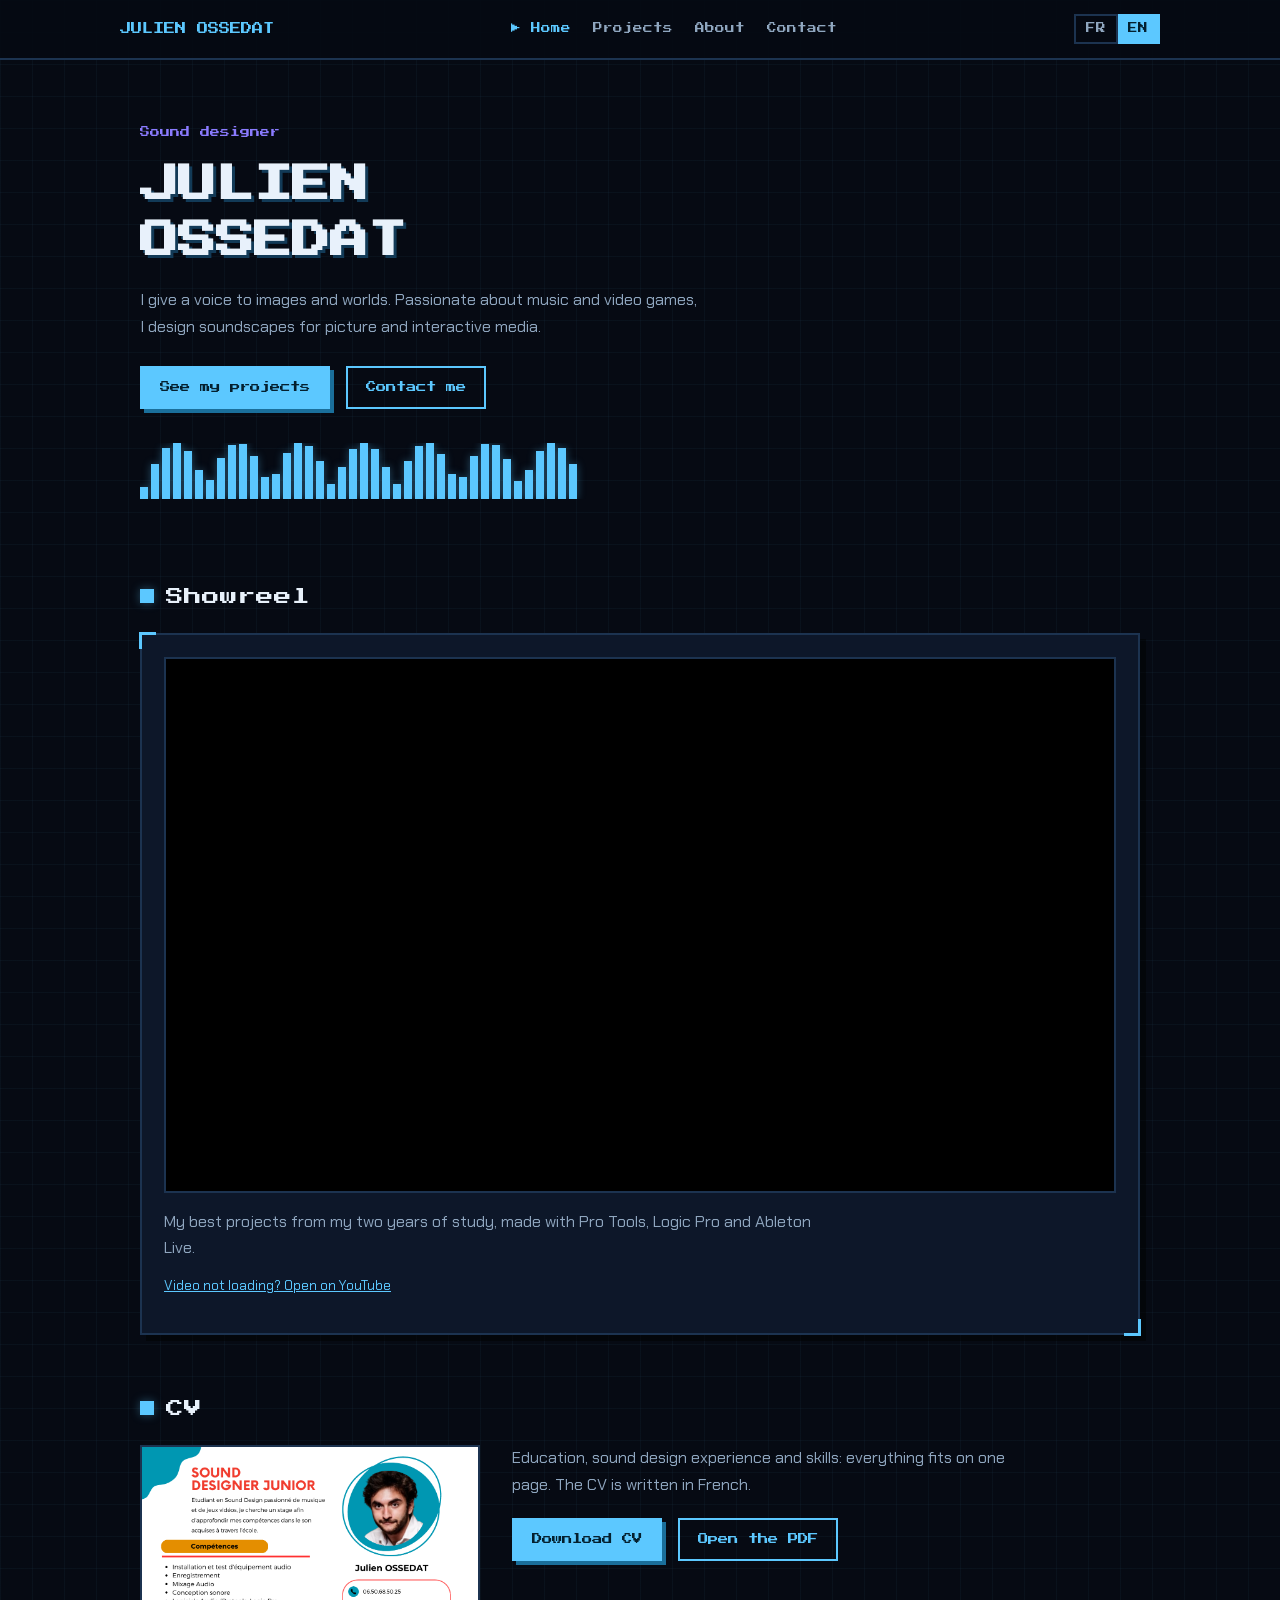
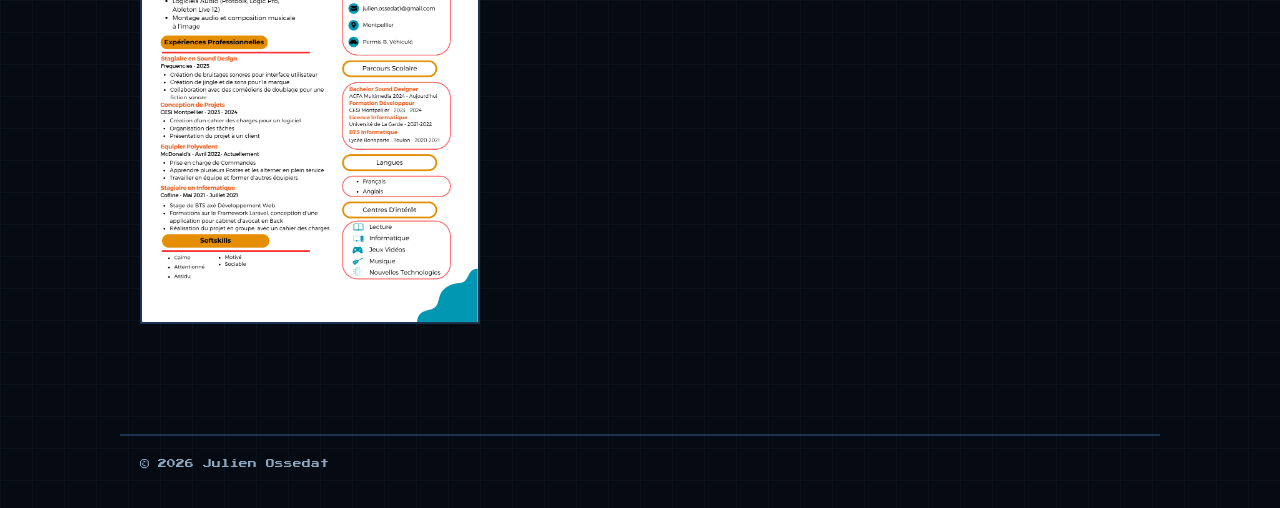
==== commit a5c70f69: "add an english and french option for the website" ====
--- a/index.html
+++ b/index.html
@@ -11,47 +11,49 @@
 <link rel="stylesheet" href="style.css">
 <link rel="icon" href="data:image/svg+xml,%3Csvg xmlns='http://www.w3.org/2000/svg' viewBox='0 0 100 100'%3E%3Ctext y='.9em' font-size='90'%3E%F0%9F%8E%A7%3C/text%3E%3C/svg%3E">
 </head>
-<body>
+<body data-title="title.home">
 <header class="top"><div class="w bar">
 <a class="logo" href="index.html">JULIEN OSSEDAT</a>
-<nav class="menu" aria-label="Navigation principale"><a href="index.html" aria-current="page">Accueil</a><a href="projets.html">Projets</a><a href="apropos.html">À propos</a><a href="contact.html">Contact</a></nav>
+<nav class="menu" aria-label="Navigation principale" data-i18n-aria="nav.label"><a href="index.html" aria-current="page" data-i18n="nav.home">Accueil</a><a href="projets.html" data-i18n="nav.projects">Projets</a><a href="apropos.html" data-i18n="nav.about">À propos</a><a href="contact.html" data-i18n="nav.contact">Contact</a></nav>
+<div class="lang" role="group" aria-label="Langue" data-i18n-aria="lang.label"><button type="button" data-lang="fr" aria-pressed="true">FR</button><button type="button" data-lang="en" aria-pressed="false">EN</button></div>
 </div></header>
 <main class="w">
 <section class="hero">
-<p class="tag">Sound designer</p>
+<p class="tag" data-i18n="home.tag">Sound designer</p>
 <h1>JULIEN<br>OSSEDAT</h1>
-<p class="lead">Je donne une voix aux images et aux mondes. Passionné de musique et de jeux vidéo, je conçois des univers sonores pour l'image et l'interactif.</p>
+<p class="lead" data-i18n="home.lead">Je donne une voix aux images et aux mondes. Passionné de musique et de jeux vidéo, je conçois des univers sonores pour l'image et l'interactif.</p>
 <div class="actions">
-<a class="btn" href="projets.html">Voir mes projets</a>
-<a class="btn ghost" href="contact.html">Me contacter</a>
+<a class="btn" href="projets.html" data-i18n="home.btnProjects">Voir mes projets</a>
+<a class="btn ghost" href="contact.html" data-i18n="home.btnContact">Me contacter</a>
 </div>
 <div class="eq" id="eq" aria-hidden="true"></div>
 </section>
 
 <section>
-<h2 class="st">Showreel</h2>
+<h2 class="st" data-i18n="home.showreel">Showreel</h2>
 <div class="panel">
-<div class="vid"><iframe src="https://www.youtube.com/embed/7nwa87700N4" title="Showreel de Julien Ossedat" allow="encrypted-media; picture-in-picture; fullscreen" allowfullscreen loading="lazy"></iframe></div>
-<p class="cap">Mes meilleurs projets sur mes deux années d'études, réalisés avec Pro Tools, Logic Pro et Ableton Live.</p>
-<p class="alt"><a href="https://youtu.be/7nwa87700N4" target="_blank" rel="noopener">Vidéo indisponible ? Ouvrir sur YouTube</a></p>
+<div class="vid"><iframe src="https://www.youtube.com/embed/7nwa87700N4" title="Showreel de Julien Ossedat" data-i18n-title="home.showreelTitle" allow="encrypted-media; picture-in-picture; fullscreen" allowfullscreen loading="lazy"></iframe></div>
+<p class="cap" data-i18n="home.cap">Mes meilleurs projets sur mes deux années d'études, réalisés avec Pro Tools, Logic Pro et Ableton Live.</p>
+<p class="alt"><a href="https://youtu.be/7nwa87700N4" target="_blank" rel="noopener" data-i18n="home.yt">Vidéo indisponible ? Ouvrir sur YouTube</a></p>
 </div>
 </section>
 
 <section>
-<h2 class="st">CV</h2>
+<h2 class="st" data-i18n="home.cv">CV</h2>
 <div class="cv">
-<a href="CV_Julien_OSSEDAT.pdf" target="_blank" rel="noopener"><img src="cv.png" alt="Aperçu du CV de Julien Ossedat, sound designer junior" width="1076" height="1521" loading="lazy"></a>
+<a href="CV_Julien_OSSEDAT.pdf" target="_blank" rel="noopener"><img src="cv.png" alt="Aperçu du CV de Julien Ossedat, sound designer junior" data-i18n-alt="home.cvAlt" width="1076" height="1521" loading="lazy"></a>
 <div>
-<p>Formation, expérience en sound design et compétences : toutes les informations tiennent sur une page.</p>
+<p data-i18n="home.cvText">Formation, expérience en sound design et compétences : toutes les informations tiennent sur une page.</p>
 <div class="actions">
-<a class="btn" href="CV_Julien_OSSEDAT.pdf" download>Télécharger le CV</a>
-<a class="btn ghost" href="CV_Julien_OSSEDAT.pdf" target="_blank" rel="noopener">Ouvrir le PDF</a>
+<a class="btn" href="CV_Julien_OSSEDAT.pdf" download data-i18n="home.cvDownload">Télécharger le CV</a>
+<a class="btn ghost" href="CV_Julien_OSSEDAT.pdf" target="_blank" rel="noopener" data-i18n="home.cvOpen">Ouvrir le PDF</a>
 </div>
 </div>
 </div>
 </section>
 </main>
 <footer class="w">&copy; 2026 Julien Ossedat</footer>
+<script src="i18n.js"></script>
 <script src="main.js"></script>
 </body>
 </html>
--- a/style.css
+++ b/style.css
@@ -107,4 +107,15 @@
 #cs{margin:0;font-size:.95rem;color:var(--mut);min-height:1.5em}
 .intro{max-width:56ch;color:var(--mut);margin:0 0 26px}
 
-footer{margin:90px 0 32px;color:var(--mut);font-family:var(--px);font-size:.55rem;line-height:1.8}
+footer.w{margin:110px auto 0;padding-top:20px;padding-bottom:36px;border-top:2px solid var(--line);color:var(--mut);font-family:var(--px);font-size:.55rem;line-height:1.8}
+
+/* Utilitaires et sélecteur de langue */
+[hidden]{display:none!important}
+.sub{font-family:var(--px);font-size:.7rem;line-height:1.6;color:var(--acc);margin:0 0 14px;font-weight:400}
+.panel .quest + .quest{margin-top:0}
+.lang{display:flex}
+.lang button{font-family:var(--px);font-size:.6rem;line-height:1;background:transparent;color:var(--mut);border:2px solid var(--line);padding:8px 10px;cursor:pointer}
+.lang button + button{border-left:0}
+.lang button:hover{color:var(--fg)}
+.lang button[aria-pressed="true"]{background:var(--acc);border-color:var(--acc);color:#04202f}
+label span{display:block}
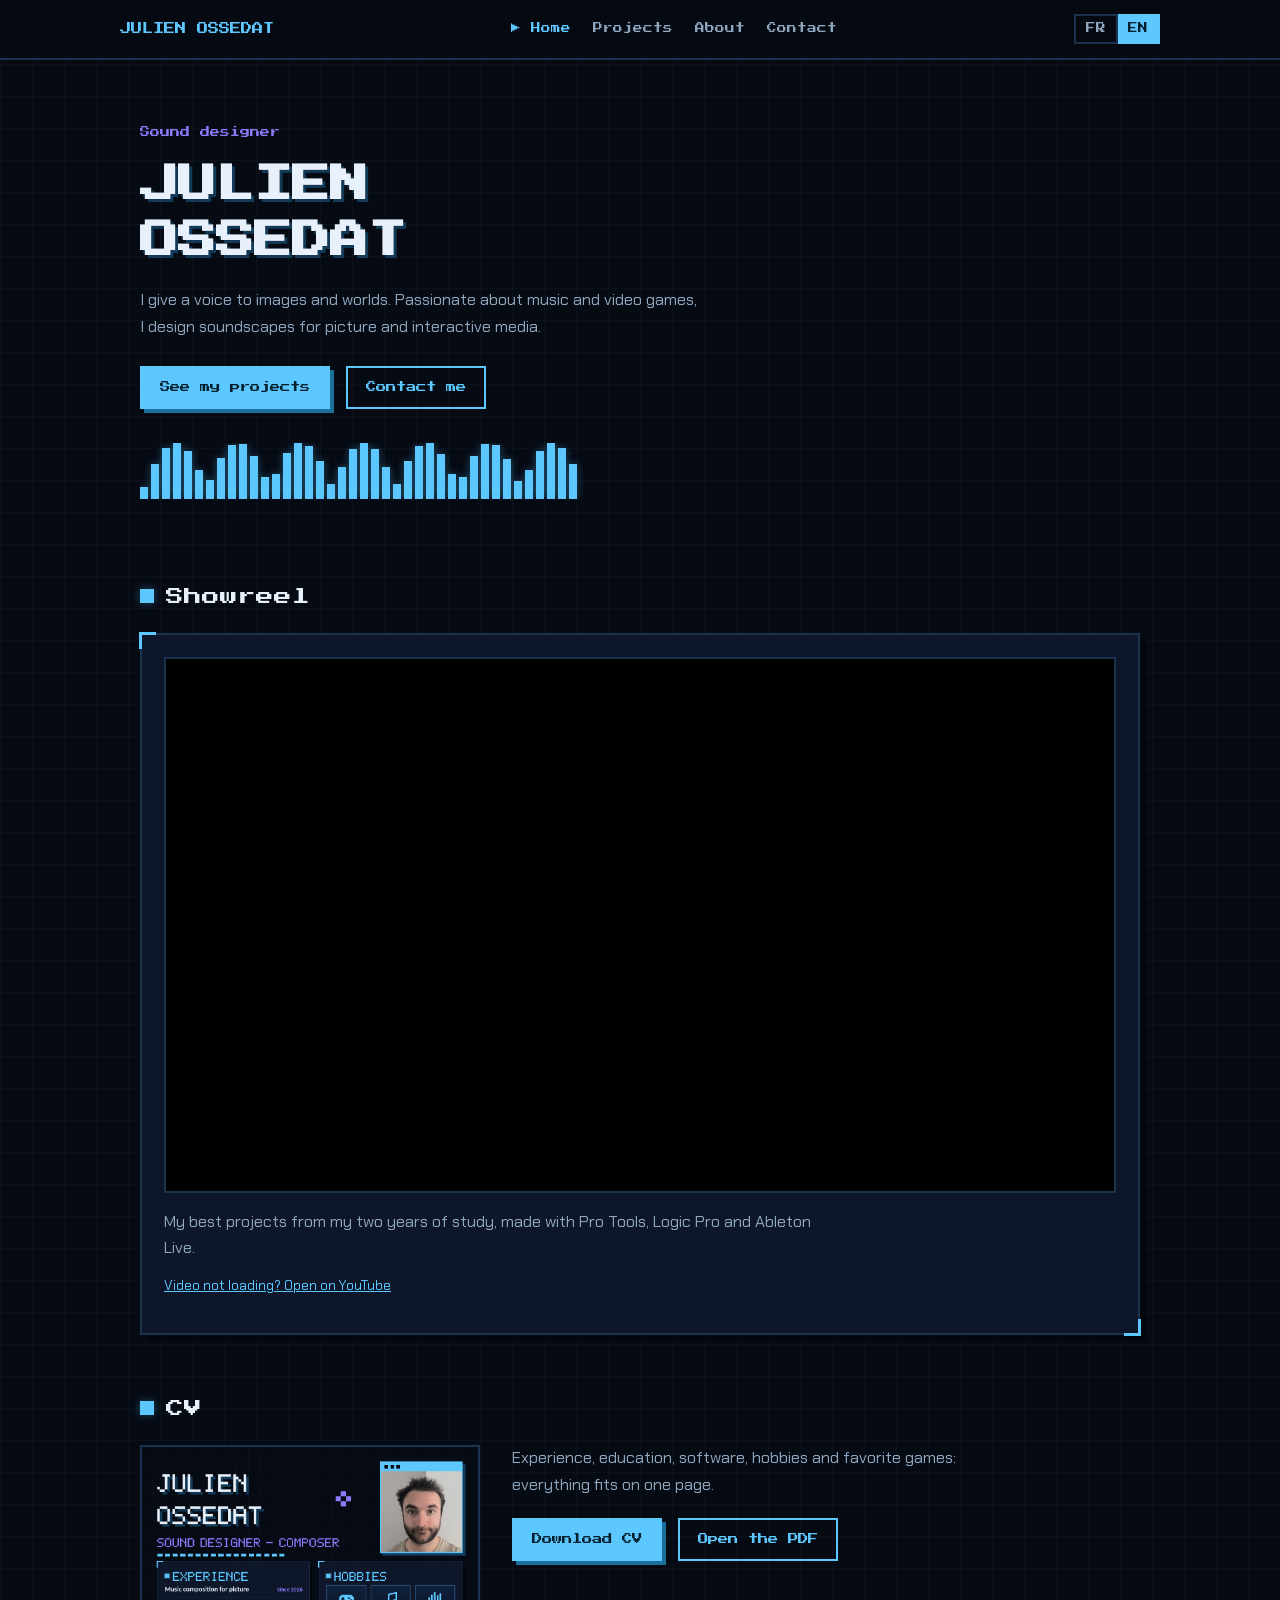
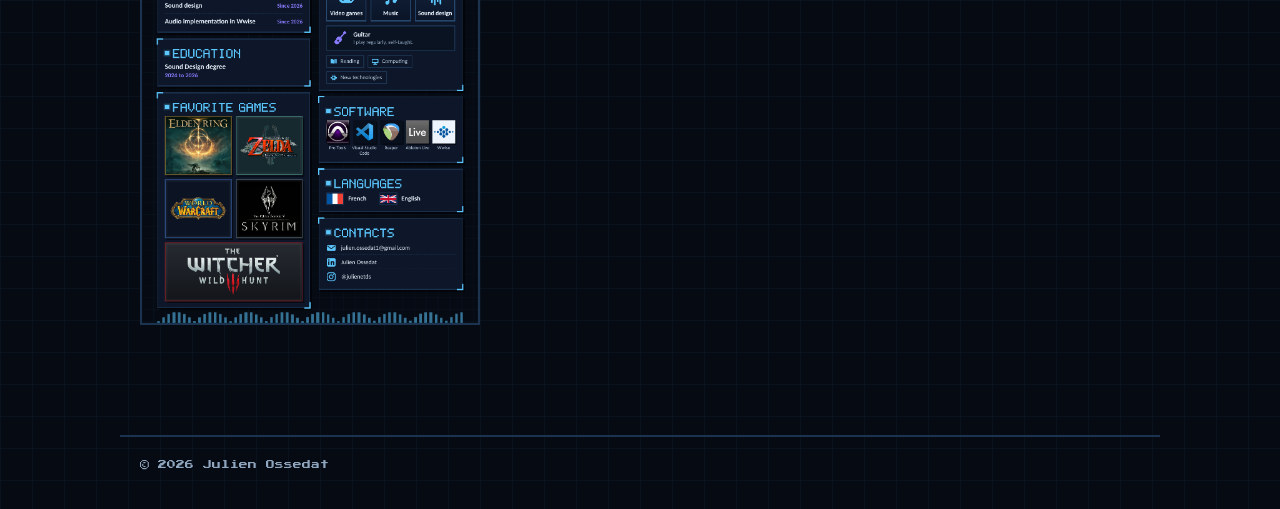
==== commit 90735d61: "Add files via upload" ====
--- a/index.html
+++ b/index.html
@@ -41,12 +41,12 @@
 <section>
 <h2 class="st" data-i18n="home.cv">CV</h2>
 <div class="cv">
-<a href="CV_Julien_OSSEDAT.pdf" target="_blank" rel="noopener"><img src="cv.png" alt="Aperçu du CV de Julien Ossedat, sound designer junior" data-i18n-alt="home.cvAlt" width="1076" height="1521" loading="lazy"></a>
+<a href="CV_Julien_OSSEDAT_FR.pdf" data-i18n-href="home.cvPdf" target="_blank" rel="noopener"><img src="cv-fr.png" data-i18n-src="home.cvImg" alt="Aperçu du CV de Julien Ossedat, sound designer et compositeur" data-i18n-alt="home.cvAlt" width="1076" height="1521" loading="lazy"></a>
 <div>
-<p data-i18n="home.cvText">Formation, expérience en sound design et compétences : toutes les informations tiennent sur une page.</p>
+<p data-i18n="home.cvText">Expérience, diplôme, logiciels, hobbies et jeux favoris : tout tient sur une page.</p>
 <div class="actions">
-<a class="btn" href="CV_Julien_OSSEDAT.pdf" download data-i18n="home.cvDownload">Télécharger le CV</a>
-<a class="btn ghost" href="CV_Julien_OSSEDAT.pdf" target="_blank" rel="noopener" data-i18n="home.cvOpen">Ouvrir le PDF</a>
+<a class="btn" href="CV_Julien_OSSEDAT_FR.pdf" data-i18n-href="home.cvPdf" download data-i18n="home.cvDownload">Télécharger le CV</a>
+<a class="btn ghost" href="CV_Julien_OSSEDAT_FR.pdf" data-i18n-href="home.cvPdf" target="_blank" rel="noopener" data-i18n="home.cvOpen">Ouvrir le PDF</a>
 </div>
 </div>
 </div>
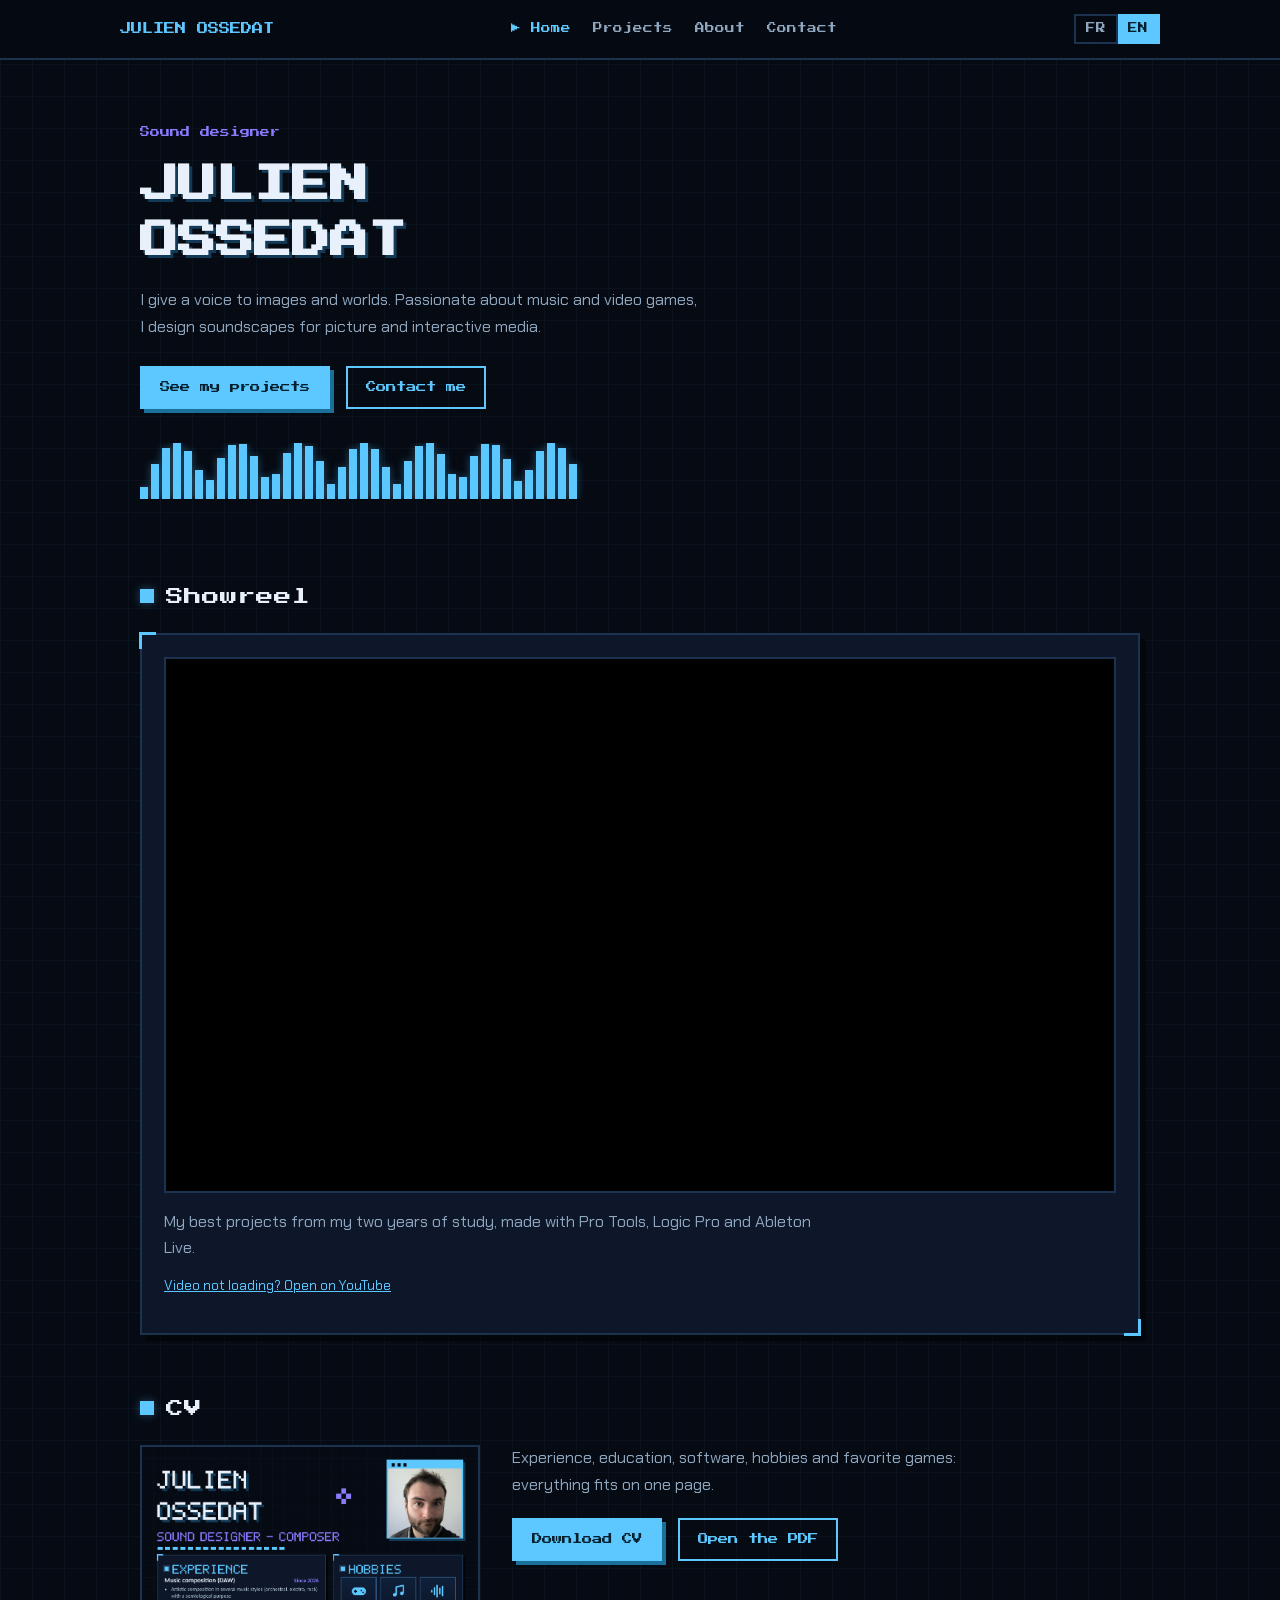
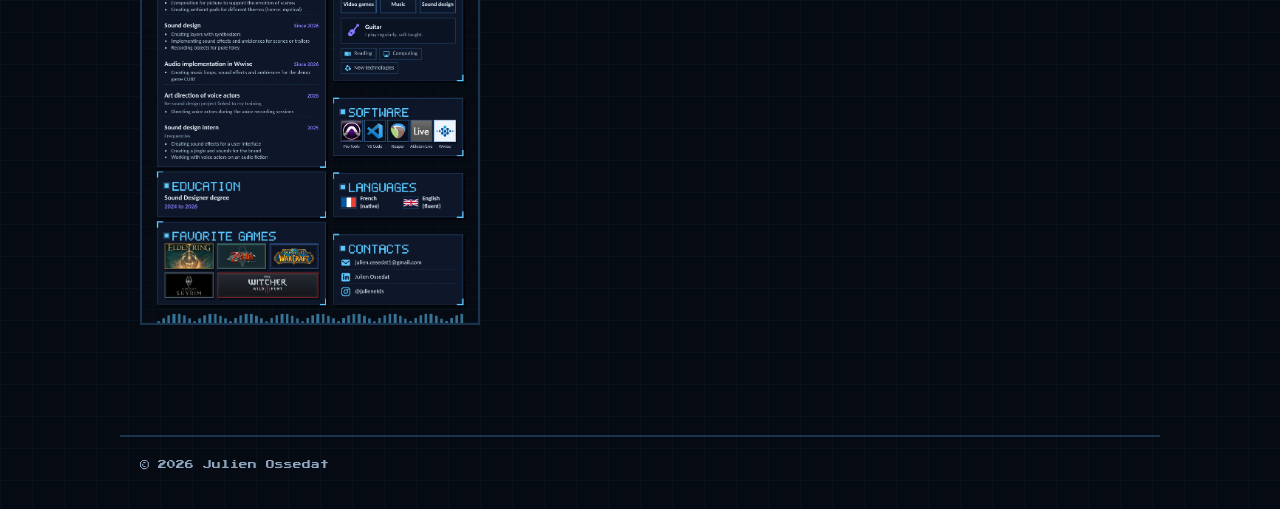
==== commit 20d76d09: "Update youtube video link" ====
--- a/index.html
+++ b/index.html
@@ -34,7 +34,7 @@
 <div class="panel">
 <div class="vid"><iframe src="https://www.youtube.com/embed/7nwa87700N4" title="Showreel de Julien Ossedat" data-i18n-title="home.showreelTitle" allow="encrypted-media; picture-in-picture; fullscreen" allowfullscreen loading="lazy"></iframe></div>
 <p class="cap" data-i18n="home.cap">Mes meilleurs projets sur mes deux années d'études, réalisés avec Pro Tools, Logic Pro et Ableton Live.</p>
-<p class="alt"><a href="https://youtu.be/7nwa87700N4" target="_blank" rel="noopener" data-i18n="home.yt">Vidéo indisponible ? Ouvrir sur YouTube</a></p>
+<p class="alt"><a href="https://youtu.be/MPOldUlgUdI" target="_blank" rel="noopener" data-i18n="home.yt">Vidéo indisponible ? Ouvrir sur YouTube</a></p>
 </div>
 </section>
 
